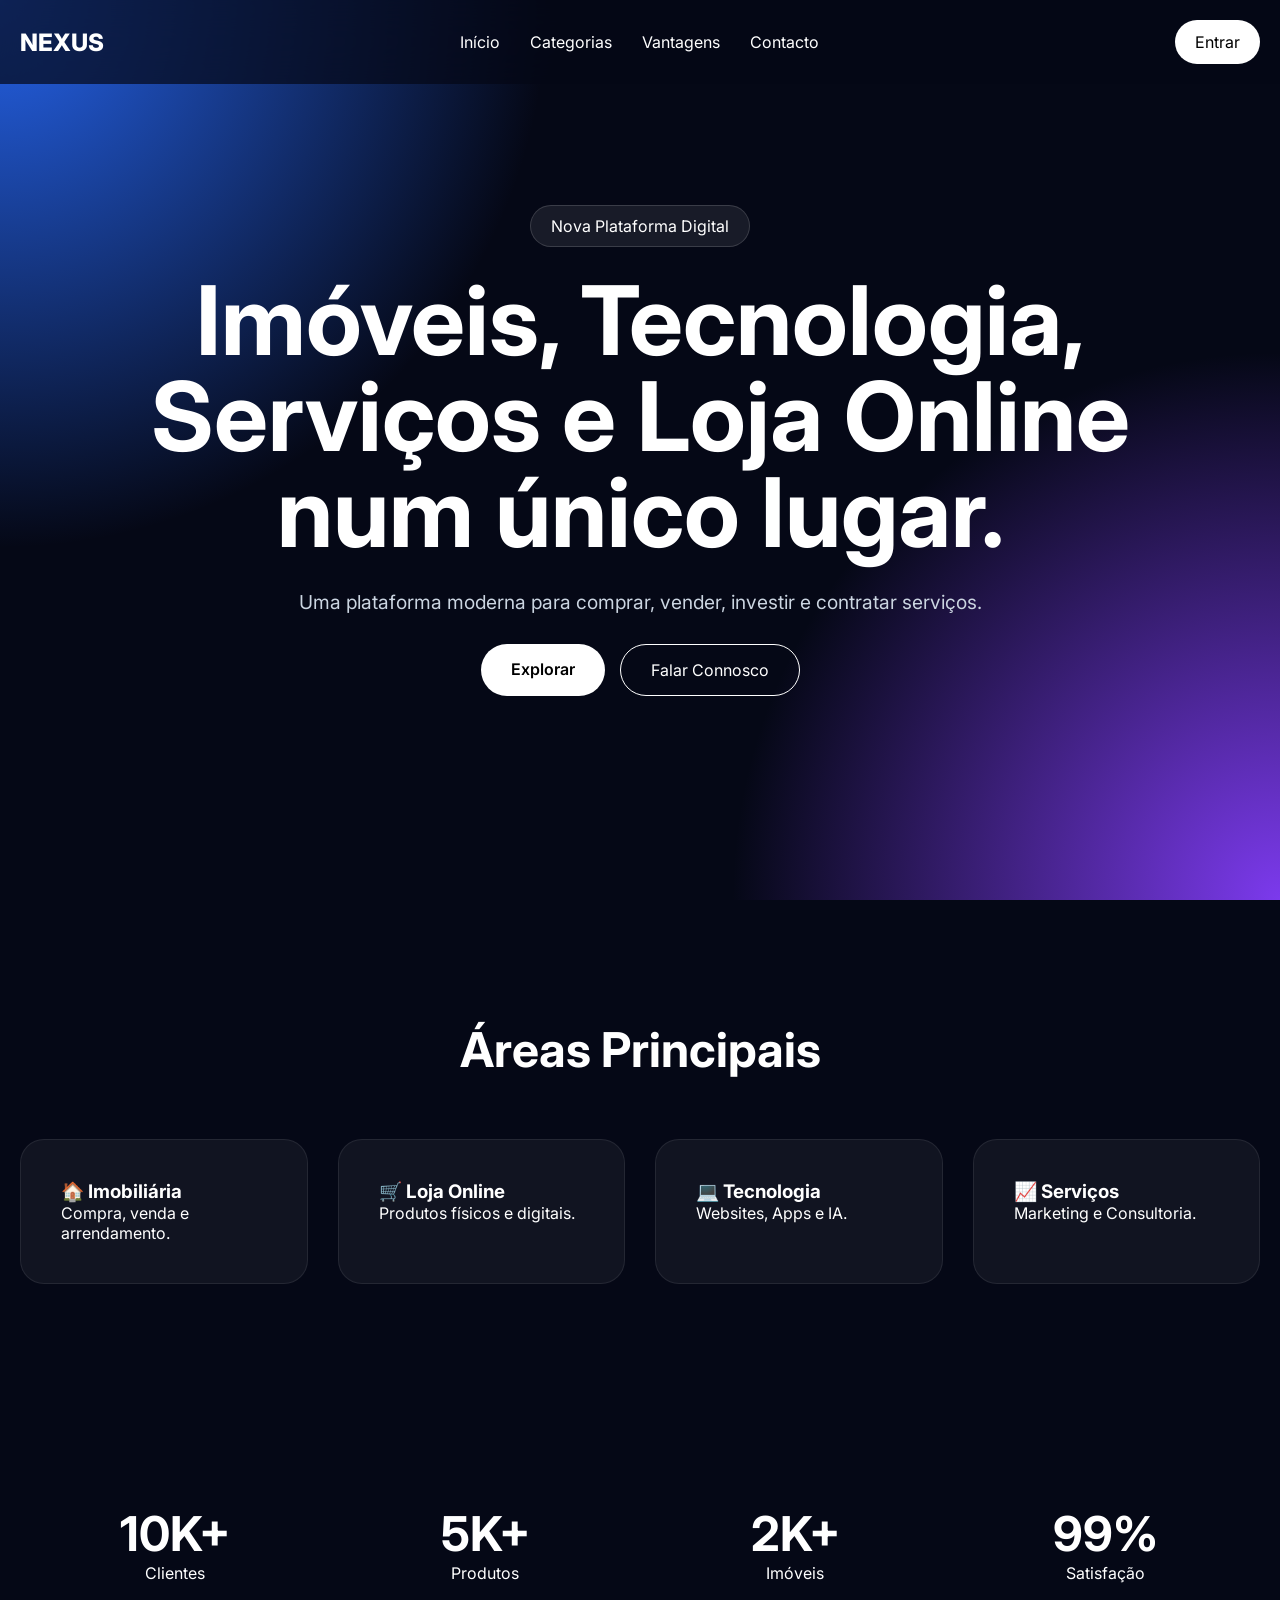
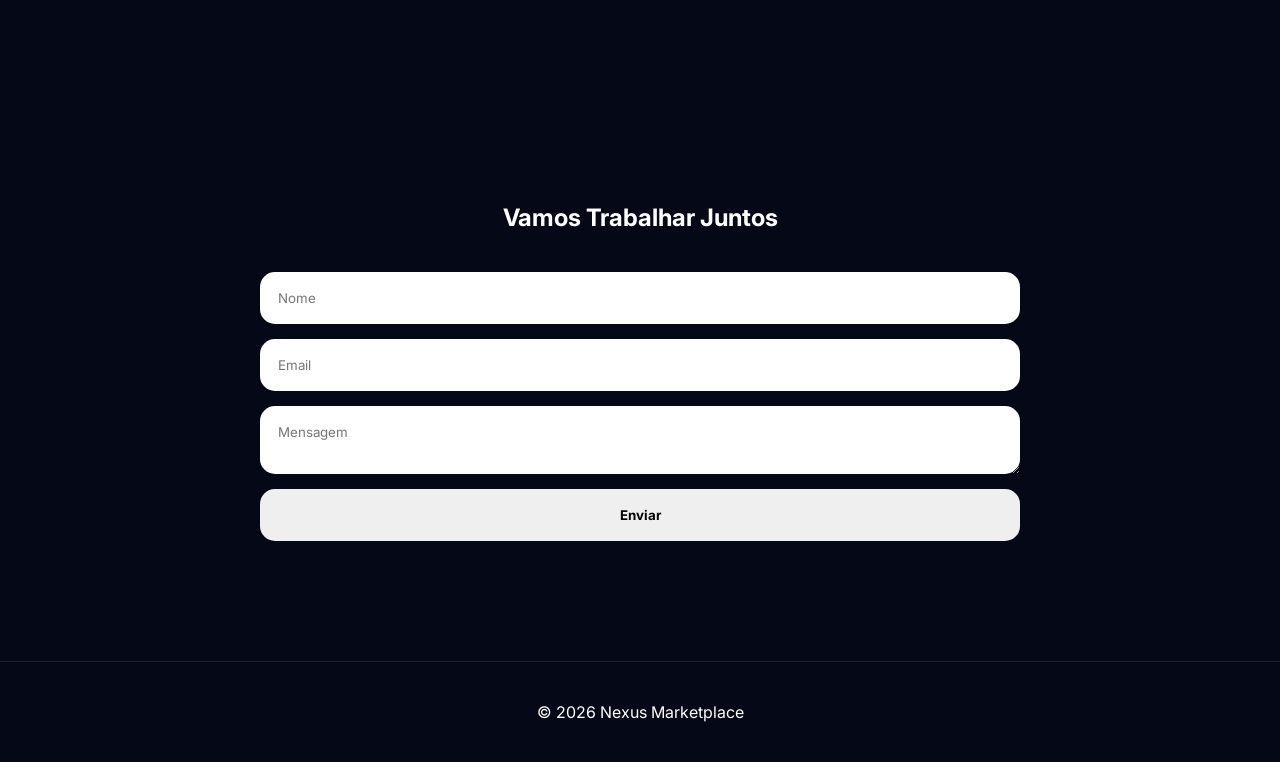
==== index.html @ 32cc716f "Primeira versão do site" ====
<!DOCTYPE html>
<html lang="pt">
<head>
<meta charset="UTF-8">
<meta name="viewport" content="width=device-width, initial-scale=1.0">

<title>Nexus Marketplace</title>

<link rel="stylesheet" href="assets/css/style.css">

<link rel="preconnect" href="https://fonts.googleapis.com">
<link href="https://fonts.googleapis.com/css2?family=Inter:wght@300;400;500;600;700;800&display=swap" rel="stylesheet">
</head>

<body>

<header class="header">

<nav class="navbar">

<div class="logo">
NEXUS
</div>

<ul class="nav">
<li><a href="#home">Início</a></li>
<li><a href="#categorias">Categorias</a></li>
<li><a href="#vantagens">Vantagens</a></li>
<li><a href="#contacto">Contacto</a></li>
</ul>

<a href="#" class="btn-nav">Entrar</a>

</nav>

</header>

<section class="hero" id="home">

<div class="hero-content">

<div class="badge">
Nova Plataforma Digital
</div>

<h1>
Imóveis, Tecnologia,
Serviços e Loja Online
num único lugar.
</h1>

<p>
Uma plataforma moderna para comprar,
vender, investir e contratar serviços.
</p>

<div class="hero-buttons">

<a href="#categorias" class="btn-primary">
Explorar
</a>

<a href="#contacto" class="btn-secondary">
Falar Connosco
</a>

</div>

</div>

</section>

<section class="categories" id="categorias">

<h2>Áreas Principais</h2>

<div class="grid">

<div class="card">
<h3>🏠 Imobiliária</h3>
<p>Compra, venda e arrendamento.</p>
</div>

<div class="card">
<h3>🛒 Loja Online</h3>
<p>Produtos físicos e digitais.</p>
</div>

<div class="card">
<h3>💻 Tecnologia</h3>
<p>Websites, Apps e IA.</p>
</div>

<div class="card">
<h3>📈 Serviços</h3>
<p>Marketing e Consultoria.</p>
</div>

</div>

</section>

<section class="stats">

<div class="stat">
<h3>10K+</h3>
<p>Clientes</p>
</div>

<div class="stat">
<h3>5K+</h3>
<p>Produtos</p>
</div>

<div class="stat">
<h3>2K+</h3>
<p>Imóveis</p>
</div>

<div class="stat">
<h3>99%</h3>
<p>Satisfação</p>
</div>

</section>

<section class="contact" id="contacto">

<h2>Vamos Trabalhar Juntos</h2>

<form>

<input type="text" placeholder="Nome">

<input type="email" placeholder="Email">

<textarea placeholder="Mensagem"></textarea>

<button type="submit">
Enviar
</button>

</form>

</section>

<footer>

<p>
© 2026 Nexus Marketplace
</p>

</footer>

<script src="assets/js/app.js"></script>

</body>
</html>
---- assets/css/style.css ----
*{
margin:0;
padding:0;
box-sizing:border-box;
font-family:'Inter',sans-serif;
}

body{
background:#050816;
color:#fff;
overflow-x:hidden;
}

.header{
position:fixed;
width:100%;
top:0;
z-index:999;
backdrop-filter:blur(20px);
background:rgba(5,8,22,.7);
}

.navbar{
max-width:1300px;
margin:auto;
padding:20px;
display:flex;
justify-content:space-between;
align-items:center;
}

.logo{
font-size:1.5rem;
font-weight:800;
}

.nav{
display:flex;
gap:30px;
list-style:none;
}

.nav a{
text-decoration:none;
color:white;
}

.btn-nav{
padding:12px 20px;
background:white;
color:black;
border-radius:50px;
text-decoration:none;
}

.hero{
height:100vh;
display:flex;
justify-content:center;
align-items:center;
text-align:center;
padding:20px;
background:
radial-gradient(circle at top left,#2563eb 0%,transparent 35%),
radial-gradient(circle at bottom right,#7c3aed 0%,transparent 35%);
}

.hero h1{
font-size:clamp(3rem,8vw,6rem);
max-width:1000px;
margin:auto;
line-height:1;
}

.hero p{
max-width:700px;
margin:30px auto;
font-size:1.2rem;
color:#cbd5e1;
}

.badge{
display:inline-block;
padding:10px 20px;
background:rgba(255,255,255,.08);
border:1px solid rgba(255,255,255,.15);
border-radius:50px;
margin-bottom:25px;
}

.hero-buttons{
display:flex;
justify-content:center;
gap:15px;
flex-wrap:wrap;
}

.btn-primary{
background:white;
color:black;
padding:15px 30px;
border-radius:50px;
text-decoration:none;
font-weight:600;
}

.btn-secondary{
border:1px solid white;
padding:15px 30px;
border-radius:50px;
text-decoration:none;
color:white;
}

.categories{
padding:120px 20px;
max-width:1300px;
margin:auto;
}

.categories h2{
text-align:center;
font-size:3rem;
margin-bottom:60px;
}

.grid{
display:grid;
grid-template-columns:repeat(auto-fit,minmax(280px,1fr));
gap:30px;
}

.card{
padding:40px;
background:rgba(255,255,255,.05);
border:1px solid rgba(255,255,255,.08);
border-radius:24px;
transition:.3s;
}

.card:hover{
transform:translateY(-10px);
}

.stats{
display:grid;
grid-template-columns:repeat(4,1fr);
padding:100px 20px;
text-align:center;
}

.stat h3{
font-size:3rem;
}

.contact{
max-width:800px;
margin:auto;
padding:120px 20px;
}

.contact h2{
text-align:center;
margin-bottom:40px;
}

form{
display:flex;
flex-direction:column;
gap:15px;
}

input,
textarea{
padding:18px;
border:none;
border-radius:15px;
}

button{
padding:18px;
border:none;
border-radius:15px;
cursor:pointer;
font-weight:700;
}

footer{
padding:40px;
text-align:center;
border-top:1px solid rgba(255,255,255,.1);
}

@media(max-width:768px){

.nav{
display:none;
}

.stats{
grid-template-columns:1fr 1fr;
gap:40px;
}

}
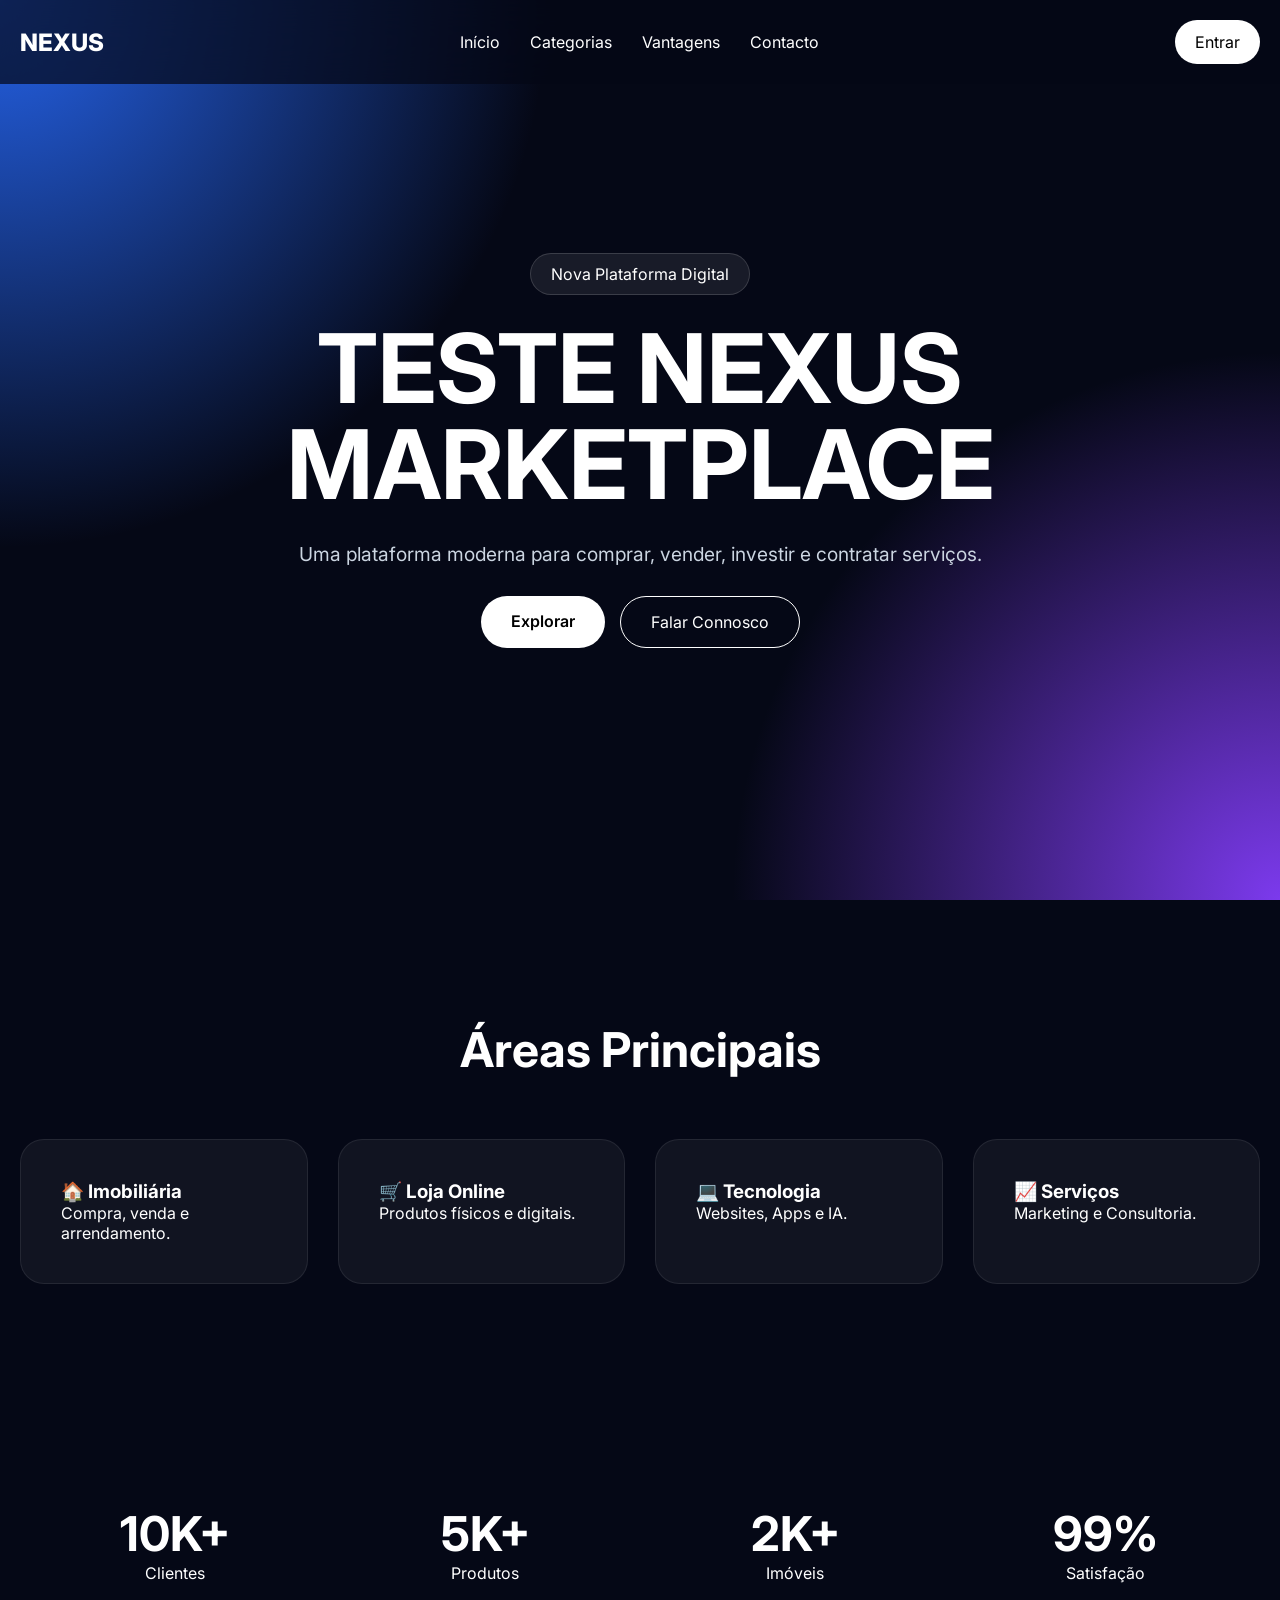
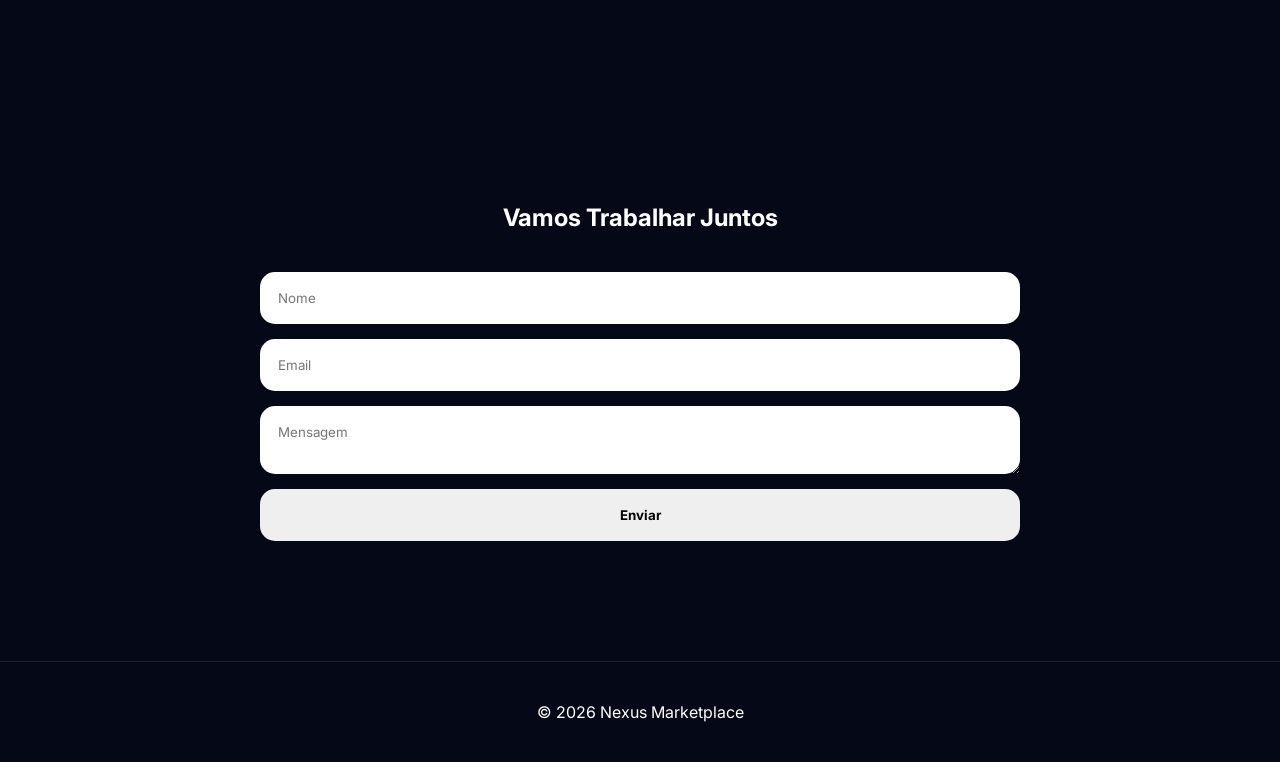
==== commit f665c143: "Teste deploy" ====
--- a/index.html
+++ b/index.html
@@ -44,9 +44,7 @@
 </div>
 
 <h1>
-Imóveis, Tecnologia,
-Serviços e Loja Online
-num único lugar.
+TESTE NEXUS MARKETPLACE
 </h1>
 
 <p>
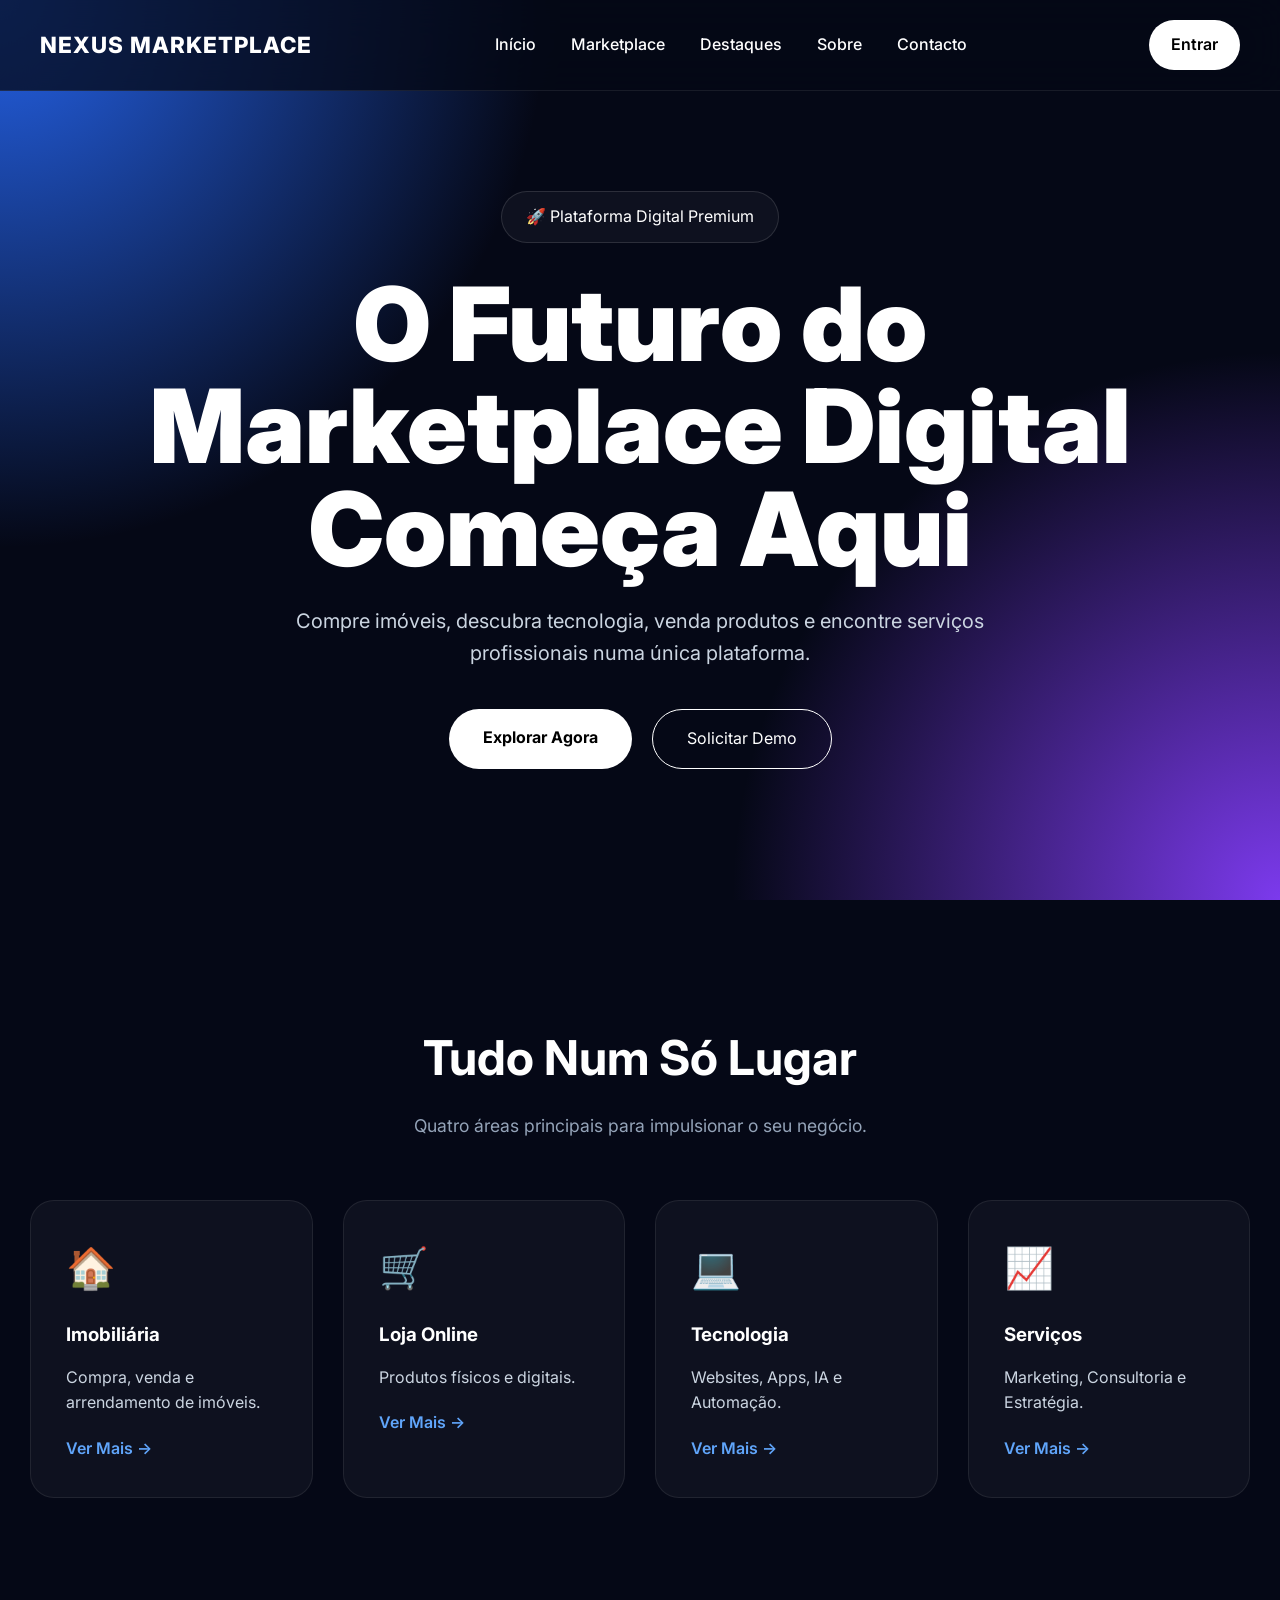
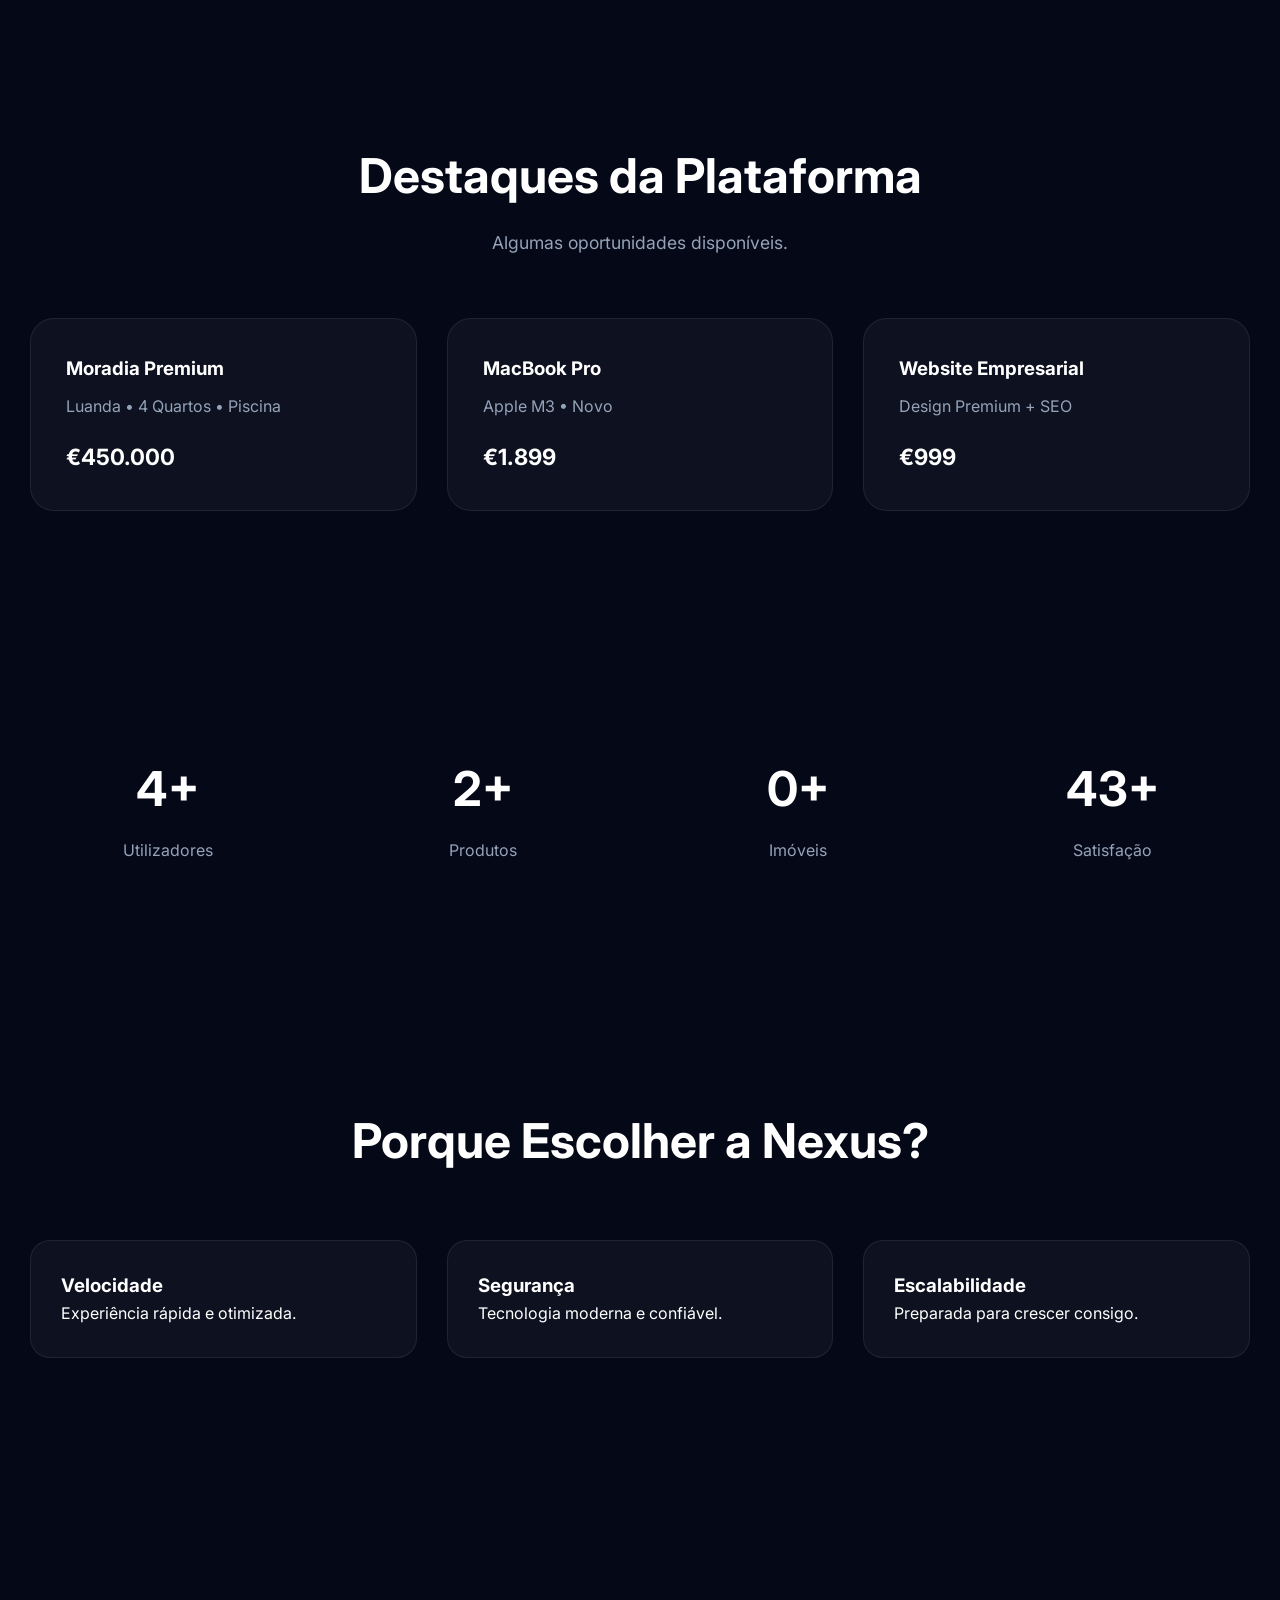
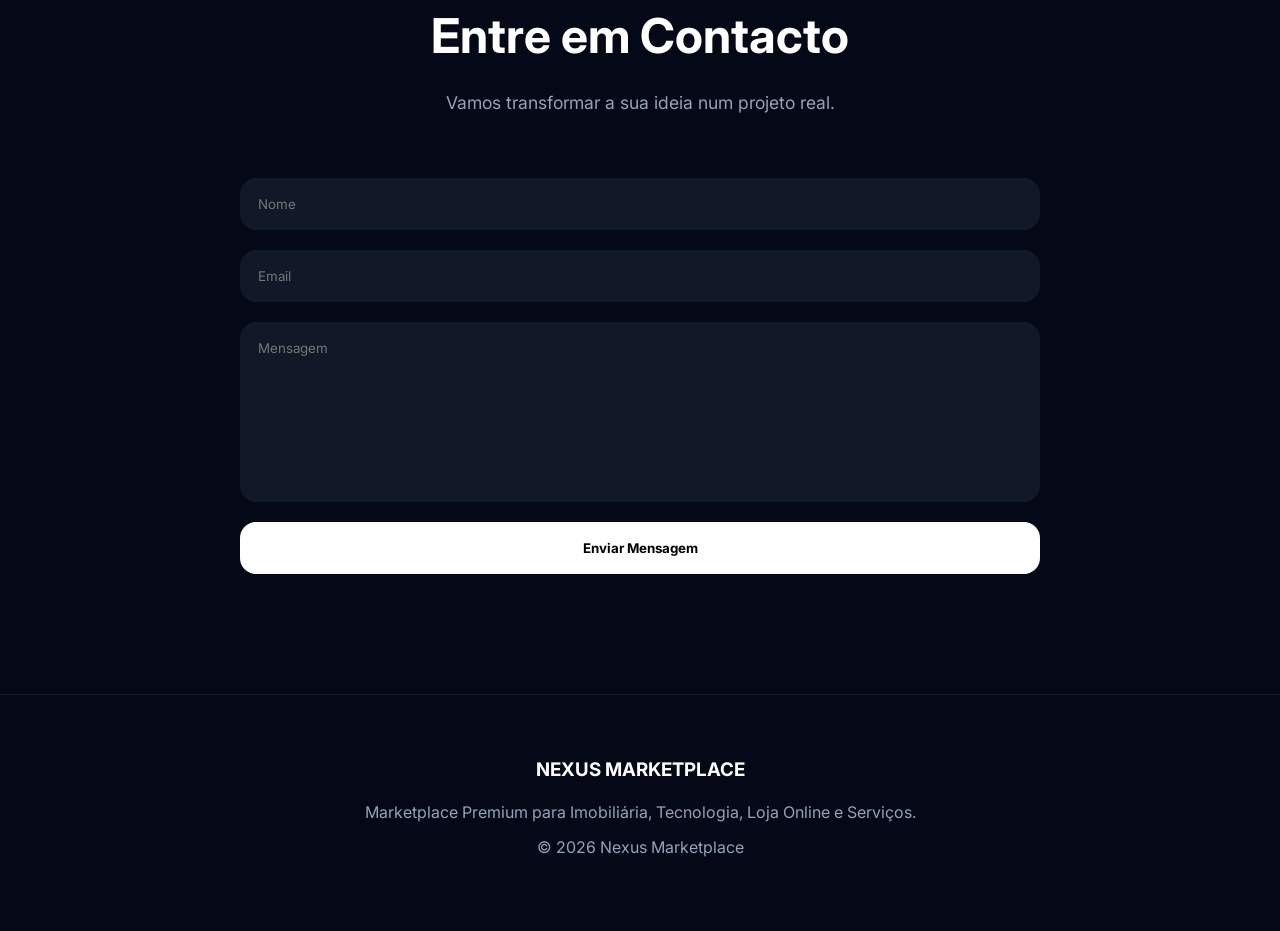
==== commit 2ca43123: "Nexus Marketplace Premium V2" ====
--- a/index.html
+++ b/index.html
@@ -4,12 +4,17 @@
 <meta charset="UTF-8">
 <meta name="viewport" content="width=device-width, initial-scale=1.0">
 
-<title>Nexus Marketplace</title>
+<title>NEXUS MARKETPLACE</title>
+
+<meta name="description" content="Imobiliária, Loja Online, Tecnologia e Serviços num único marketplace moderno.">
 
 <link rel="stylesheet" href="assets/css/style.css">
 
 <link rel="preconnect" href="https://fonts.googleapis.com">
-<link href="https://fonts.googleapis.com/css2?family=Inter:wght@300;400;500;600;700;800&display=swap" rel="stylesheet">
+<link rel="preconnect" href="https://fonts.gstatic.com" crossorigin>
+
+<link href="https://fonts.googleapis.com/css2?family=Inter:wght@300;400;500;600;700;800;900&display=swap" rel="stylesheet">
+
 </head>
 
 <body>
@@ -18,18 +23,23 @@
 
 <nav class="navbar">
 
-<div class="logo">
-NEXUS
-</div>
-
-<ul class="nav">
+<a href="#" class="logo">
+NEXUS MARKETPLACE
+</a>
+
+<ul class="nav-links">
+
 <li><a href="#home">Início</a></li>
-<li><a href="#categorias">Categorias</a></li>
-<li><a href="#vantagens">Vantagens</a></li>
-<li><a href="#contacto">Contacto</a></li>
+<li><a href="#marketplace">Marketplace</a></li>
+<li><a href="#featured">Destaques</a></li>
+<li><a href="#about">Sobre</a></li>
+<li><a href="#contact">Contacto</a></li>
+
 </ul>
 
-<a href="#" class="btn-nav">Entrar</a>
+<a href="#" class="nav-btn">
+Entrar
+</a>
 
 </nav>
 
@@ -39,59 +49,165 @@
 
 <div class="hero-content">
 
-<div class="badge">
-Nova Plataforma Digital
+<div class="hero-badge">
+🚀 Plataforma Digital Premium
 </div>
 
 <h1>
-TESTE NEXUS MARKETPLACE
+O Futuro do
+Marketplace Digital
+Começa Aqui
 </h1>
 
 <p>
-Uma plataforma moderna para comprar,
-vender, investir e contratar serviços.
+Compre imóveis, descubra tecnologia, venda produtos
+e encontre serviços profissionais numa única plataforma.
 </p>
 
 <div class="hero-buttons">
 
-<a href="#categorias" class="btn-primary">
-Explorar
-</a>
-
-<a href="#contacto" class="btn-secondary">
-Falar Connosco
-</a>
-
-</div>
-
-</div>
-
-</section>
-
-<section class="categories" id="categorias">
-
-<h2>Áreas Principais</h2>
-
-<div class="grid">
+<a href="#marketplace" class="btn-primary">
+Explorar Agora
+</a>
+
+<a href="#contact" class="btn-secondary">
+Solicitar Demo
+</a>
+
+</div>
+
+</div>
+
+</section>
+
+<section class="marketplace" id="marketplace">
+
+<div class="section-header">
+
+<h2>
+Tudo Num Só Lugar
+</h2>
+
+<p>
+Quatro áreas principais para impulsionar o seu negócio.
+</p>
+
+</div>
+
+<div class="cards">
 
 <div class="card">
-<h3>🏠 Imobiliária</h3>
-<p>Compra, venda e arrendamento.</p>
+
+<div class="icon">🏠</div>
+
+<h3>Imobiliária</h3>
+
+<p>
+Compra, venda e arrendamento de imóveis.
+</p>
+
+<a href="pages/imobiliaria.html">
+Ver Mais →
+</a>
+
 </div>
 
 <div class="card">
-<h3>🛒 Loja Online</h3>
-<p>Produtos físicos e digitais.</p>
+
+<div class="icon">🛒</div>
+
+<h3>Loja Online</h3>
+
+<p>
+Produtos físicos e digitais.
+</p>
+
+<a href="pages/loja.html">
+Ver Mais →
+</a>
+
 </div>
 
 <div class="card">
-<h3>💻 Tecnologia</h3>
-<p>Websites, Apps e IA.</p>
+
+<div class="icon">💻</div>
+
+<h3>Tecnologia</h3>
+
+<p>
+Websites, Apps, IA e Automação.
+</p>
+
+<a href="pages/tecnologia.html">
+Ver Mais →
+</a>
+
 </div>
 
 <div class="card">
-<h3>📈 Serviços</h3>
-<p>Marketing e Consultoria.</p>
+
+<div class="icon">📈</div>
+
+<h3>Serviços</h3>
+
+<p>
+Marketing, Consultoria e Estratégia.
+</p>
+
+<a href="pages/servicos.html">
+Ver Mais →
+</a>
+
+</div>
+
+</div>
+
+</section>
+
+<section class="featured" id="featured">
+
+<div class="section-header">
+
+<h2>
+Destaques da Plataforma
+</h2>
+
+<p>
+Algumas oportunidades disponíveis.
+</p>
+
+</div>
+
+<div class="featured-grid">
+
+<div class="featured-card">
+
+<h3>Moradia Premium</h3>
+
+<p>Luanda • 4 Quartos • Piscina</p>
+
+<span>€450.000</span>
+
+</div>
+
+<div class="featured-card">
+
+<h3>MacBook Pro</h3>
+
+<p>Apple M3 • Novo</p>
+
+<span>€1.899</span>
+
+</div>
+
+<div class="featured-card">
+
+<h3>Website Empresarial</h3>
+
+<p>Design Premium + SEO</p>
+
+<span>€999</span>
+
 </div>
 
 </div>
@@ -101,41 +217,109 @@
 <section class="stats">
 
 <div class="stat">
+
 <h3>10K+</h3>
-<p>Clientes</p>
+
+<p>Utilizadores</p>
+
 </div>
 
 <div class="stat">
+
 <h3>5K+</h3>
+
 <p>Produtos</p>
+
 </div>
 
 <div class="stat">
+
 <h3>2K+</h3>
+
 <p>Imóveis</p>
+
 </div>
 
 <div class="stat">
+
 <h3>99%</h3>
+
 <p>Satisfação</p>
-</div>
-
-</section>
-
-<section class="contact" id="contacto">
-
-<h2>Vamos Trabalhar Juntos</h2>
-
-<form>
-
-<input type="text" placeholder="Nome">
-
-<input type="email" placeholder="Email">
-
-<textarea placeholder="Mensagem"></textarea>
+
+</div>
+
+</section>
+
+<section class="about" id="about">
+
+<div class="section-header">
+
+<h2>
+Porque Escolher a Nexus?
+</h2>
+
+</div>
+
+<div class="about-grid">
+
+<div>
+
+<h3>Velocidade</h3>
+
+<p>
+Experiência rápida e otimizada.
+</p>
+
+</div>
+
+<div>
+
+<h3>Segurança</h3>
+
+<p>
+Tecnologia moderna e confiável.
+</p>
+
+</div>
+
+<div>
+
+<h3>Escalabilidade</h3>
+
+<p>
+Preparada para crescer consigo.
+</p>
+
+</div>
+
+</div>
+
+</section>
+
+<section class="contact" id="contact">
+
+<div class="section-header">
+
+<h2>
+Entre em Contacto
+</h2>
+
+<p>
+Vamos transformar a sua ideia num projeto real.
+</p>
+
+</div>
+
+<form id="contactForm">
+
+<input type="text" placeholder="Nome" required>
+
+<input type="email" placeholder="Email" required>
+
+<textarea placeholder="Mensagem" required></textarea>
 
 <button type="submit">
-Enviar
+Enviar Mensagem
 </button>
 
 </form>
@@ -144,9 +328,20 @@
 
 <footer>
 
+<div class="footer-content">
+
+<h3>NEXUS MARKETPLACE</h3>
+
+<p>
+Marketplace Premium para Imobiliária,
+Tecnologia, Loja Online e Serviços.
+</p>
+
 <p>
 © 2026 Nexus Marketplace
 </p>
+
+</div>
 
 </footer>
 
--- a/assets/css/style.css
+++ b/assets/css/style.css
@@ -1,205 +1,377 @@
+/* RESET */
+
 *{
 margin:0;
 padding:0;
 box-sizing:border-box;
 font-family:'Inter',sans-serif;
+scroll-behavior:smooth;
 }
 
 body{
 background:#050816;
-color:#fff;
+color:#ffffff;
 overflow-x:hidden;
-}
+line-height:1.6;
+}
+
+/* HEADER */
 
 .header{
 position:fixed;
+top:0;
+left:0;
 width:100%;
-top:0;
-z-index:999;
+z-index:1000;
 backdrop-filter:blur(20px);
-background:rgba(5,8,22,.7);
+background:rgba(5,8,22,.75);
+border-bottom:1px solid rgba(255,255,255,.08);
 }
 
 .navbar{
-max-width:1300px;
-margin:auto;
-padding:20px;
-display:flex;
+max-width:1400px;
+margin:auto;
+padding:20px 40px;
+display:flex;
+align-items:center;
 justify-content:space-between;
-align-items:center;
 }
 
 .logo{
-font-size:1.5rem;
+text-decoration:none;
+color:white;
 font-weight:800;
-}
-
-.nav{
-display:flex;
-gap:30px;
+font-size:1.4rem;
+letter-spacing:1px;
+}
+
+.nav-links{
+display:flex;
 list-style:none;
-}
-
-.nav a{
+gap:35px;
+}
+
+.nav-links a{
 text-decoration:none;
 color:white;
-}
-
-.btn-nav{
-padding:12px 20px;
+font-weight:500;
+transition:.3s;
+}
+
+.nav-links a:hover{
+color:#60a5fa;
+}
+
+.nav-btn{
+text-decoration:none;
+padding:12px 22px;
 background:white;
 color:black;
-border-radius:50px;
-text-decoration:none;
-}
+border-radius:999px;
+font-weight:600;
+}
+
+/* HERO */
 
 .hero{
-height:100vh;
-display:flex;
+min-height:100vh;
+display:flex;
+align-items:center;
 justify-content:center;
-align-items:center;
 text-align:center;
-padding:20px;
+padding:120px 20px 60px;
+
 background:
 radial-gradient(circle at top left,#2563eb 0%,transparent 35%),
-radial-gradient(circle at bottom right,#7c3aed 0%,transparent 35%);
+radial-gradient(circle at bottom right,#7c3aed 0%,transparent 35%),
+#050816;
+}
+
+.hero-content{
+max-width:1100px;
+}
+
+.hero-badge{
+display:inline-block;
+padding:12px 24px;
+border-radius:999px;
+border:1px solid rgba(255,255,255,.12);
+background:rgba(255,255,255,.04);
+margin-bottom:30px;
 }
 
 .hero h1{
-font-size:clamp(3rem,8vw,6rem);
-max-width:1000px;
-margin:auto;
+font-size:clamp(3rem,8vw,7rem);
 line-height:1;
+font-weight:900;
+margin-bottom:25px;
 }
 
 .hero p{
-max-width:700px;
-margin:30px auto;
-font-size:1.2rem;
+max-width:800px;
+margin:auto;
+font-size:1.25rem;
 color:#cbd5e1;
-}
-
-.badge{
-display:inline-block;
-padding:10px 20px;
-background:rgba(255,255,255,.08);
-border:1px solid rgba(255,255,255,.15);
-border-radius:50px;
-margin-bottom:25px;
+margin-bottom:40px;
 }
 
 .hero-buttons{
 display:flex;
 justify-content:center;
-gap:15px;
+gap:20px;
 flex-wrap:wrap;
 }
 
 .btn-primary{
 background:white;
 color:black;
-padding:15px 30px;
-border-radius:50px;
-text-decoration:none;
+padding:16px 34px;
+border-radius:999px;
+text-decoration:none;
+font-weight:700;
+}
+
+.btn-secondary{
+padding:16px 34px;
+border-radius:999px;
+border:1px solid white;
+color:white;
+text-decoration:none;
+}
+
+/* SECTIONS */
+
+.marketplace,
+.featured,
+.about,
+.contact{
+max-width:1400px;
+margin:auto;
+padding:120px 30px;
+}
+
+.section-header{
+text-align:center;
+margin-bottom:60px;
+}
+
+.section-header h2{
+font-size:3rem;
+margin-bottom:15px;
+}
+
+.section-header p{
+color:#94a3b8;
+font-size:1.1rem;
+}
+
+/* CARDS */
+
+.cards{
+display:grid;
+grid-template-columns:repeat(auto-fit,minmax(260px,1fr));
+gap:30px;
+}
+
+.card{
+background:rgba(255,255,255,.04);
+border:1px solid rgba(255,255,255,.08);
+border-radius:24px;
+padding:35px;
+transition:.35s;
+}
+
+.card:hover{
+transform:translateY(-8px);
+border-color:#2563eb;
+}
+
+.icon{
+font-size:2.5rem;
+margin-bottom:20px;
+}
+
+.card h3{
+margin-bottom:15px;
+}
+
+.card p{
+color:#cbd5e1;
+margin-bottom:20px;
+}
+
+.card a{
+text-decoration:none;
+color:#60a5fa;
 font-weight:600;
 }
 
-.btn-secondary{
-border:1px solid white;
-padding:15px 30px;
-border-radius:50px;
-text-decoration:none;
-color:white;
-}
-
-.categories{
+/* FEATURED */
+
+.featured-grid{
+display:grid;
+grid-template-columns:repeat(auto-fit,minmax(300px,1fr));
+gap:30px;
+}
+
+.featured-card{
+padding:35px;
+border-radius:24px;
+background:rgba(255,255,255,.04);
+border:1px solid rgba(255,255,255,.08);
+}
+
+.featured-card h3{
+margin-bottom:10px;
+}
+
+.featured-card p{
+color:#94a3b8;
+margin-bottom:20px;
+}
+
+.featured-card span{
+font-size:1.4rem;
+font-weight:700;
+}
+
+/* STATS */
+
+.stats{
 padding:120px 20px;
-max-width:1300px;
-margin:auto;
-}
-
-.categories h2{
+display:grid;
+grid-template-columns:repeat(4,1fr);
 text-align:center;
+gap:20px;
+}
+
+.stat h3{
 font-size:3rem;
-margin-bottom:60px;
-}
-
-.grid{
+margin-bottom:10px;
+}
+
+.stat p{
+color:#94a3b8;
+}
+
+/* ABOUT */
+
+.about-grid{
 display:grid;
 grid-template-columns:repeat(auto-fit,minmax(280px,1fr));
 gap:30px;
 }
 
-.card{
-padding:40px;
-background:rgba(255,255,255,.05);
+.about-grid div{
+padding:30px;
+border-radius:20px;
+background:rgba(255,255,255,.04);
 border:1px solid rgba(255,255,255,.08);
-border-radius:24px;
-transition:.3s;
-}
-
-.card:hover{
-transform:translateY(-10px);
-}
-
-.stats{
-display:grid;
-grid-template-columns:repeat(4,1fr);
-padding:100px 20px;
-text-align:center;
-}
-
-.stat h3{
-font-size:3rem;
-}
-
-.contact{
+}
+
+/* CONTACT */
+
+.contact form{
+display:flex;
+flex-direction:column;
+gap:20px;
 max-width:800px;
 margin:auto;
-padding:120px 20px;
-}
-
-.contact h2{
-text-align:center;
-margin-bottom:40px;
-}
-
-form{
-display:flex;
-flex-direction:column;
-gap:15px;
-}
-
-input,
-textarea{
+}
+
+.contact input,
+.contact textarea{
 padding:18px;
 border:none;
-border-radius:15px;
-}
-
-button{
+border-radius:16px;
+background:#111827;
+color:white;
+}
+
+.contact textarea{
+min-height:180px;
+resize:none;
+}
+
+.contact button{
 padding:18px;
 border:none;
-border-radius:15px;
+border-radius:16px;
+background:white;
+font-weight:700;
 cursor:pointer;
-font-weight:700;
-}
+}
+
+/* FOOTER */
 
 footer{
-padding:40px;
+padding:60px 20px;
+border-top:1px solid rgba(255,255,255,.08);
 text-align:center;
-border-top:1px solid rgba(255,255,255,.1);
-}
-
-@media(max-width:768px){
-
-.nav{
-display:none;
+}
+
+.footer-content{
+max-width:800px;
+margin:auto;
+}
+
+.footer-content h3{
+margin-bottom:15px;
+}
+
+.footer-content p{
+color:#94a3b8;
+margin-bottom:10px;
+}
+
+/* MOBILE */
+
+@media(max-width:900px){
+
+.navbar{
+flex-direction:column;
+gap:20px;
+}
+
+.nav-links{
+flex-wrap:wrap;
+justify-content:center;
+}
+
+.hero h1{
+font-size:3.2rem;
+}
+
+.section-header h2{
+font-size:2.2rem;
 }
 
 .stats{
 grid-template-columns:1fr 1fr;
-gap:40px;
+}
+
+}
+
+@media(max-width:600px){
+
+.stats{
+grid-template-columns:1fr;
+}
+
+.nav-links{
+gap:15px;
+}
+
+.hero{
+padding-top:180px;
+}
+
+.hero h1{
+font-size:2.6rem;
+}
+
+.hero p{
+font-size:1rem;
 }
 
 }
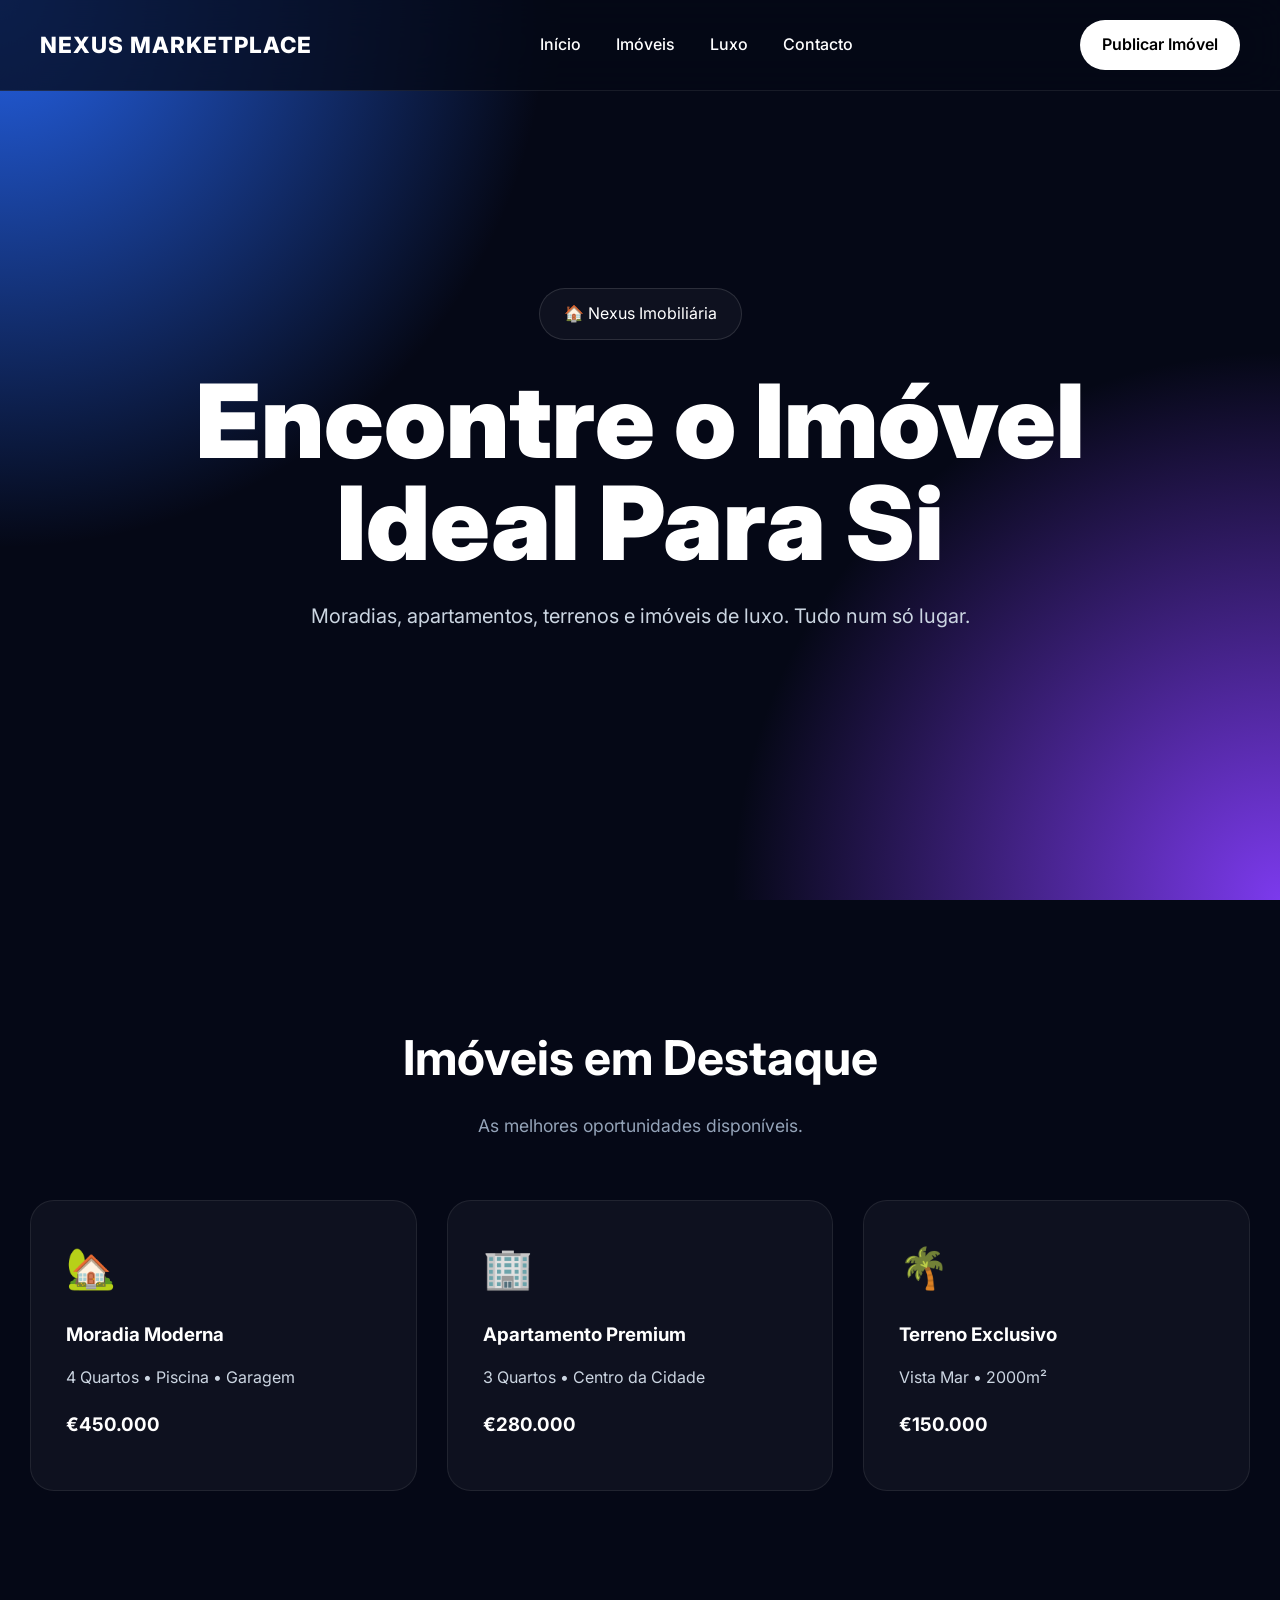
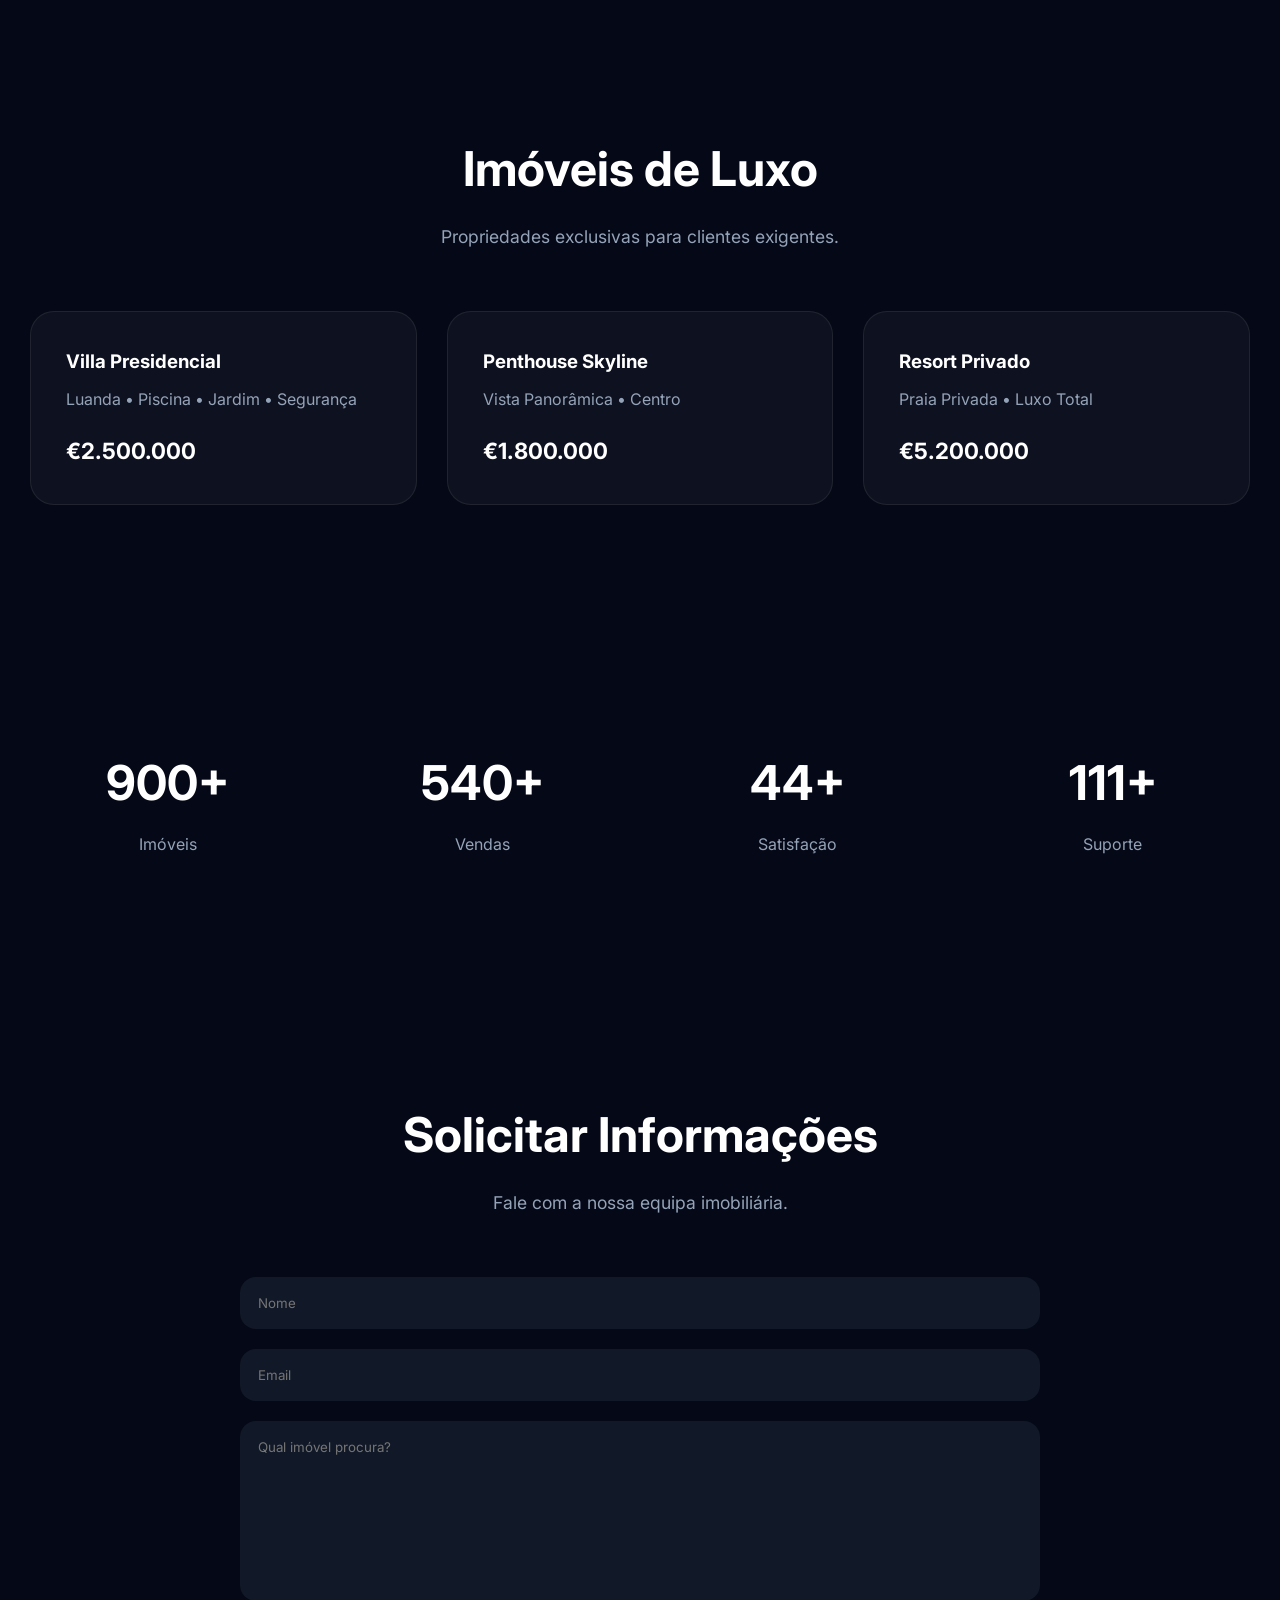
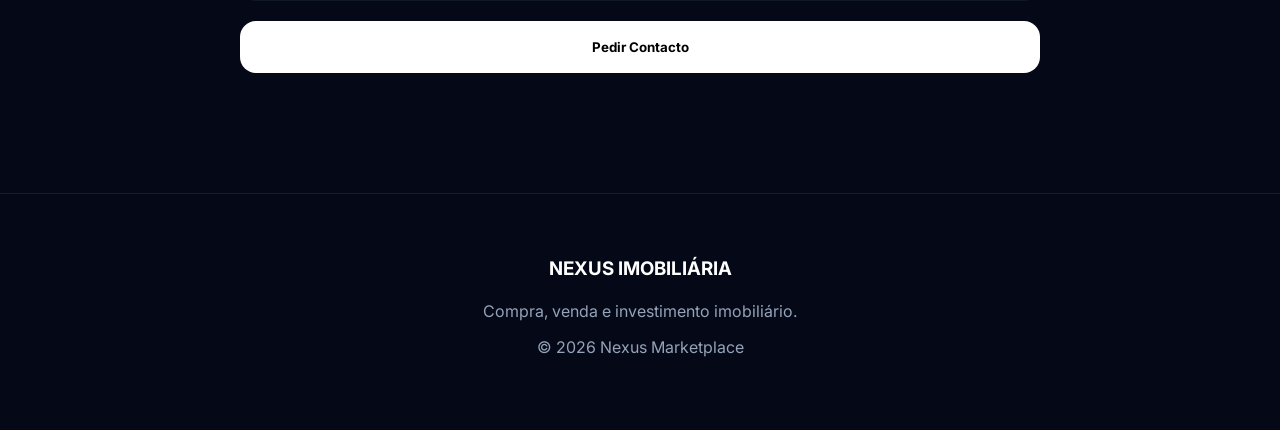
==== commit b345a0a1: "Página imobiliária" ====
--- a/index.html
+++ b/index.html
@@ -4,16 +4,12 @@
 <meta charset="UTF-8">
 <meta name="viewport" content="width=device-width, initial-scale=1.0">
 
-<title>NEXUS MARKETPLACE</title>
-
-<meta name="description" content="Imobiliária, Loja Online, Tecnologia e Serviços num único marketplace moderno.">
-
-<link rel="stylesheet" href="assets/css/style.css">
+<title>Imobiliária | Nexus Marketplace</title>
+
+<link rel="stylesheet" href="../assets/css/style.css">
 
 <link rel="preconnect" href="https://fonts.googleapis.com">
-<link rel="preconnect" href="https://fonts.gstatic.com" crossorigin>
-
-<link href="https://fonts.googleapis.com/css2?family=Inter:wght@300;400;500;600;700;800;900&display=swap" rel="stylesheet">
+<link href="https://fonts.googleapis.com/css2?family=Inter:wght@300;400;500;600;700;800&display=swap" rel="stylesheet">
 
 </head>
 
@@ -23,74 +19,56 @@
 
 <nav class="navbar">
 
-<a href="#" class="logo">
+<a href="../index.html" class="logo">
 NEXUS MARKETPLACE
 </a>
 
 <ul class="nav-links">
 
-<li><a href="#home">Início</a></li>
-<li><a href="#marketplace">Marketplace</a></li>
-<li><a href="#featured">Destaques</a></li>
-<li><a href="#about">Sobre</a></li>
-<li><a href="#contact">Contacto</a></li>
+<li><a href="../index.html">Início</a></li>
+<li><a href="#imoveis">Imóveis</a></li>
+<li><a href="#luxo">Luxo</a></li>
+<li><a href="#contacto">Contacto</a></li>
 
 </ul>
 
 <a href="#" class="nav-btn">
-Entrar
+Publicar Imóvel
 </a>
 
 </nav>
 
 </header>
 
-<section class="hero" id="home">
+<section class="hero">
 
 <div class="hero-content">
 
 <div class="hero-badge">
-🚀 Plataforma Digital Premium
+🏠 Nexus Imobiliária
 </div>
 
 <h1>
-O Futuro do
-Marketplace Digital
-Começa Aqui
+Encontre o Imóvel
+Ideal Para Si
 </h1>
 
 <p>
-Compre imóveis, descubra tecnologia, venda produtos
-e encontre serviços profissionais numa única plataforma.
-</p>
-
-<div class="hero-buttons">
-
-<a href="#marketplace" class="btn-primary">
-Explorar Agora
-</a>
-
-<a href="#contact" class="btn-secondary">
-Solicitar Demo
-</a>
-
-</div>
-
-</div>
-
-</section>
-
-<section class="marketplace" id="marketplace">
+Moradias, apartamentos, terrenos e imóveis de luxo.
+Tudo num só lugar.
+</p>
+
+</div>
+
+</section>
+
+<section class="marketplace" id="imoveis">
 
 <div class="section-header">
 
-<h2>
-Tudo Num Só Lugar
-</h2>
-
-<p>
-Quatro áreas principais para impulsionar o seu negócio.
-</p>
+<h2>Imóveis em Destaque</h2>
+
+<p>As melhores oportunidades disponíveis.</p>
 
 </div>
 
@@ -98,83 +76,57 @@
 
 <div class="card">
 
-<div class="icon">🏠</div>
-
-<h3>Imobiliária</h3>
-
-<p>
-Compra, venda e arrendamento de imóveis.
-</p>
-
-<a href="pages/imobiliaria.html">
-Ver Mais →
-</a>
+<div class="icon">🏡</div>
+
+<h3>Moradia Moderna</h3>
+
+<p>
+4 Quartos • Piscina • Garagem
+</p>
+
+<h3>€450.000</h3>
 
 </div>
 
 <div class="card">
 
-<div class="icon">🛒</div>
-
-<h3>Loja Online</h3>
-
-<p>
-Produtos físicos e digitais.
-</p>
-
-<a href="pages/loja.html">
-Ver Mais →
-</a>
+<div class="icon">🏢</div>
+
+<h3>Apartamento Premium</h3>
+
+<p>
+3 Quartos • Centro da Cidade
+</p>
+
+<h3>€280.000</h3>
 
 </div>
 
 <div class="card">
 
-<div class="icon">💻</div>
-
-<h3>Tecnologia</h3>
-
-<p>
-Websites, Apps, IA e Automação.
-</p>
-
-<a href="pages/tecnologia.html">
-Ver Mais →
-</a>
-
-</div>
-
-<div class="card">
-
-<div class="icon">📈</div>
-
-<h3>Serviços</h3>
-
-<p>
-Marketing, Consultoria e Estratégia.
-</p>
-
-<a href="pages/servicos.html">
-Ver Mais →
-</a>
-
-</div>
-
-</div>
-
-</section>
-
-<section class="featured" id="featured">
+<div class="icon">🌴</div>
+
+<h3>Terreno Exclusivo</h3>
+
+<p>
+Vista Mar • 2000m²
+</p>
+
+<h3>€150.000</h3>
+
+</div>
+
+</div>
+
+</section>
+
+<section class="featured" id="luxo">
 
 <div class="section-header">
 
-<h2>
-Destaques da Plataforma
-</h2>
-
-<p>
-Algumas oportunidades disponíveis.
-</p>
+<h2>Imóveis de Luxo</h2>
+
+<p>Propriedades exclusivas para clientes exigentes.</p>
 
 </div>
 
@@ -182,31 +134,31 @@
 
 <div class="featured-card">
 
-<h3>Moradia Premium</h3>
-
-<p>Luanda • 4 Quartos • Piscina</p>
-
-<span>€450.000</span>
+<h3>Villa Presidencial</h3>
+
+<p>Luanda • Piscina • Jardim • Segurança</p>
+
+<span>€2.500.000</span>
 
 </div>
 
 <div class="featured-card">
 
-<h3>MacBook Pro</h3>
-
-<p>Apple M3 • Novo</p>
-
-<span>€1.899</span>
+<h3>Penthouse Skyline</h3>
+
+<p>Vista Panorâmica • Centro</p>
+
+<span>€1.800.000</span>
 
 </div>
 
 <div class="featured-card">
 
-<h3>Website Empresarial</h3>
-
-<p>Design Premium + SEO</p>
-
-<span>€999</span>
+<h3>Resort Privado</h3>
+
+<p>Praia Privada • Luxo Total</p>
+
+<span>€5.200.000</span>
 
 </div>
 
@@ -218,23 +170,7 @@
 
 <div class="stat">
 
-<h3>10K+</h3>
-
-<p>Utilizadores</p>
-
-</div>
-
-<div class="stat">
-
-<h3>5K+</h3>
-
-<p>Produtos</p>
-
-</div>
-
-<div class="stat">
-
-<h3>2K+</h3>
+<h3>2000+</h3>
 
 <p>Imóveis</p>
 
@@ -242,84 +178,50 @@
 
 <div class="stat">
 
-<h3>99%</h3>
+<h3>1200+</h3>
+
+<p>Vendas</p>
+
+</div>
+
+<div class="stat">
+
+<h3>98%</h3>
 
 <p>Satisfação</p>
 
 </div>
 
-</section>
-
-<section class="about" id="about">
+<div class="stat">
+
+<h3>24/7</h3>
+
+<p>Suporte</p>
+
+</div>
+
+</section>
+
+<section class="contact" id="contacto">
 
 <div class="section-header">
 
-<h2>
-Porque Escolher a Nexus?
-</h2>
-
-</div>
-
-<div class="about-grid">
-
-<div>
-
-<h3>Velocidade</h3>
-
-<p>
-Experiência rápida e otimizada.
-</p>
-
-</div>
-
-<div>
-
-<h3>Segurança</h3>
-
-<p>
-Tecnologia moderna e confiável.
-</p>
-
-</div>
-
-<div>
-
-<h3>Escalabilidade</h3>
-
-<p>
-Preparada para crescer consigo.
-</p>
-
-</div>
-
-</div>
-
-</section>
-
-<section class="contact" id="contact">
-
-<div class="section-header">
-
-<h2>
-Entre em Contacto
-</h2>
-
-<p>
-Vamos transformar a sua ideia num projeto real.
-</p>
-
-</div>
-
-<form id="contactForm">
+<h2>Solicitar Informações</h2>
+
+<p>Fale com a nossa equipa imobiliária.</p>
+
+</div>
+
+<form>
 
 <input type="text" placeholder="Nome" required>
 
 <input type="email" placeholder="Email" required>
 
-<textarea placeholder="Mensagem" required></textarea>
+<textarea placeholder="Qual imóvel procura?" required></textarea>
 
 <button type="submit">
-Enviar Mensagem
+Pedir Contacto
 </button>
 
 </form>
@@ -330,11 +232,10 @@
 
 <div class="footer-content">
 
-<h3>NEXUS MARKETPLACE</h3>
-
-<p>
-Marketplace Premium para Imobiliária,
-Tecnologia, Loja Online e Serviços.
+<h3>NEXUS IMOBILIÁRIA</h3>
+
+<p>
+Compra, venda e investimento imobiliário.
 </p>
 
 <p>
@@ -345,7 +246,7 @@
 
 </footer>
 
-<script src="assets/js/app.js"></script>
+<script src="../assets/js/app.js"></script>
 
 </body>
 </html>
